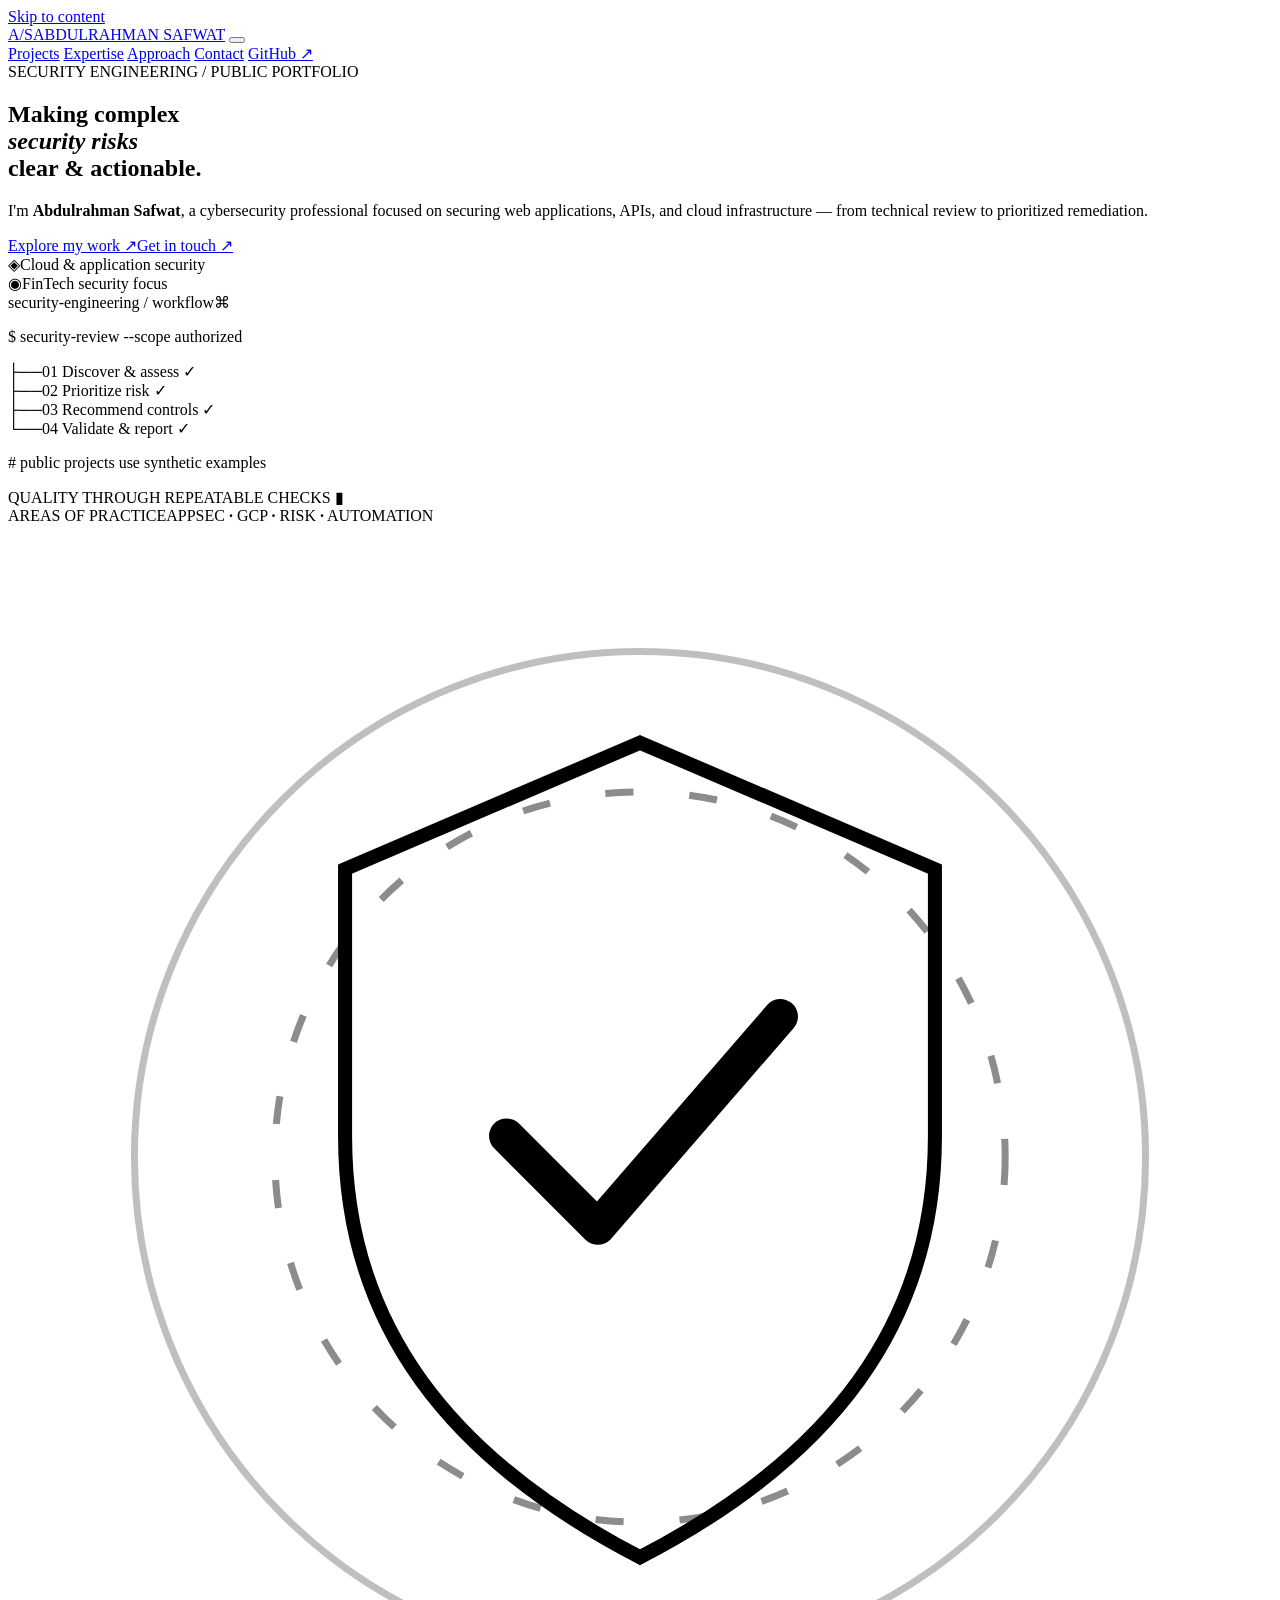
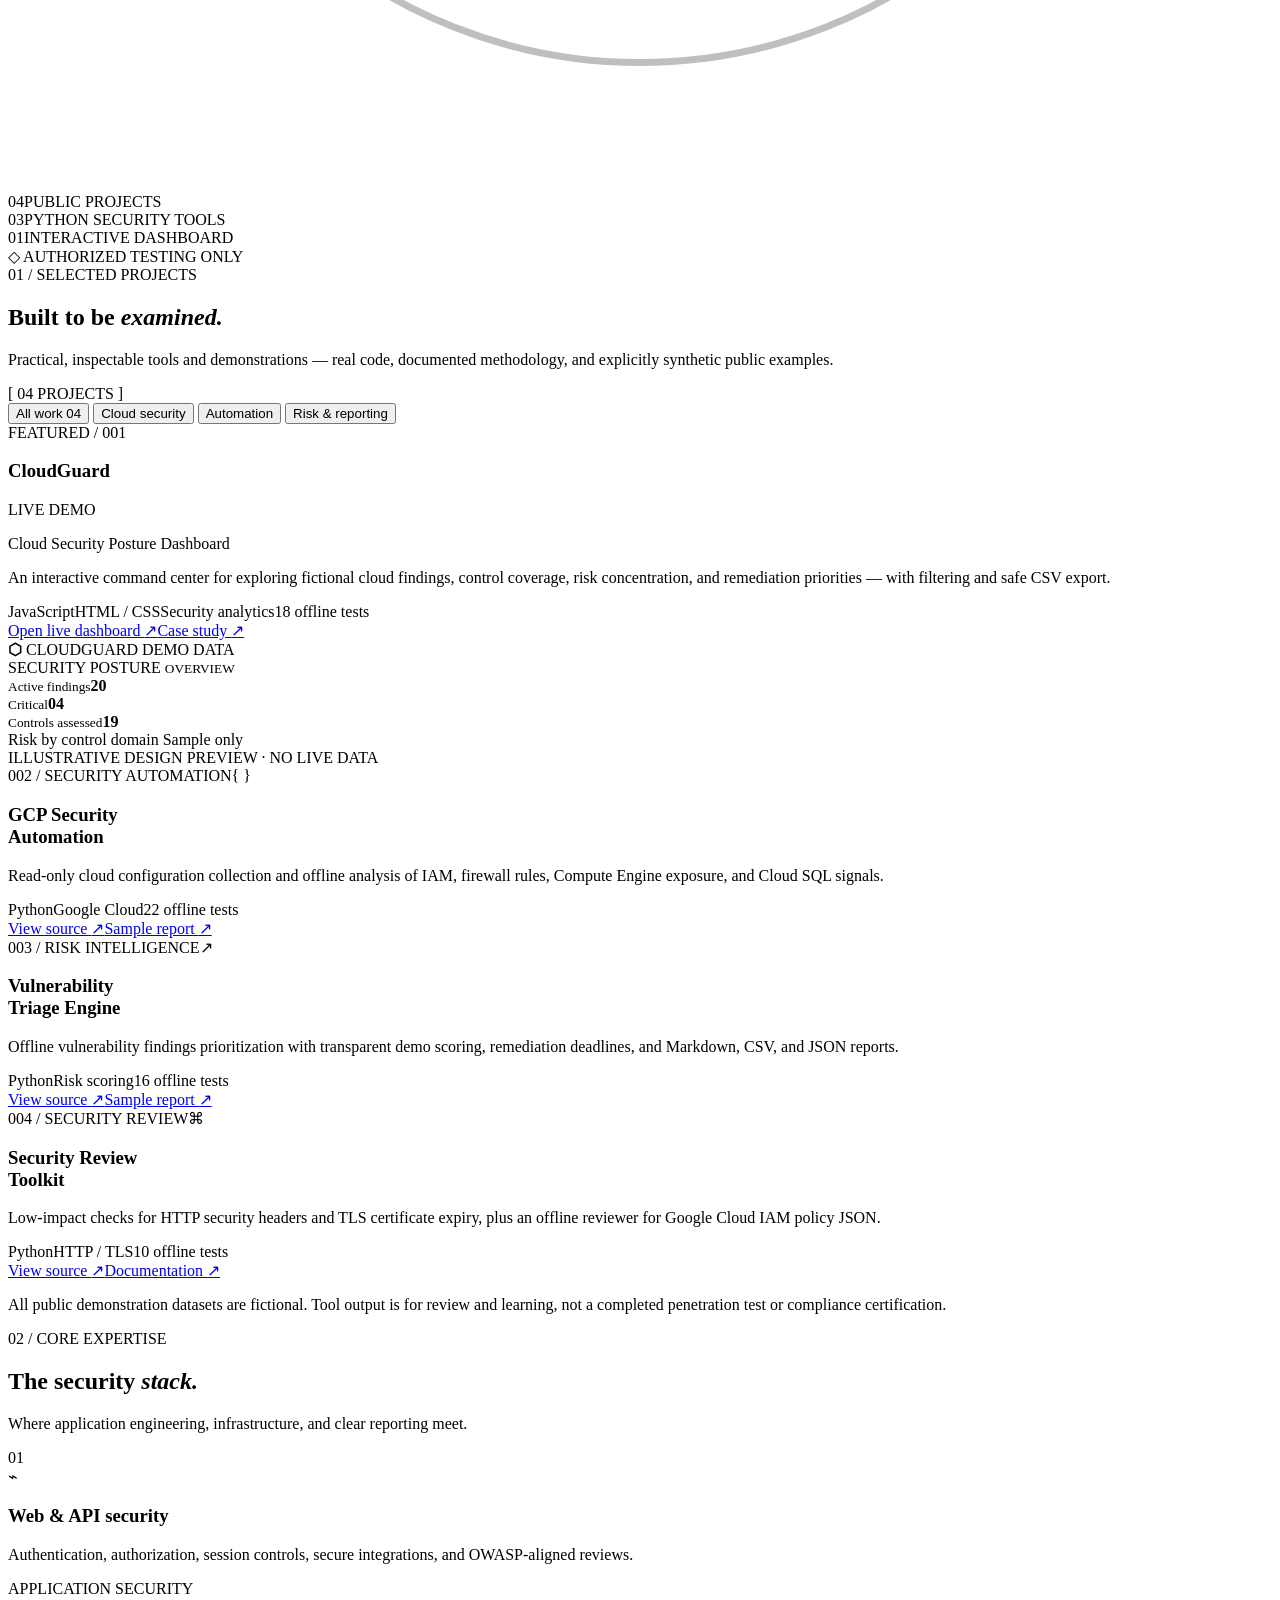
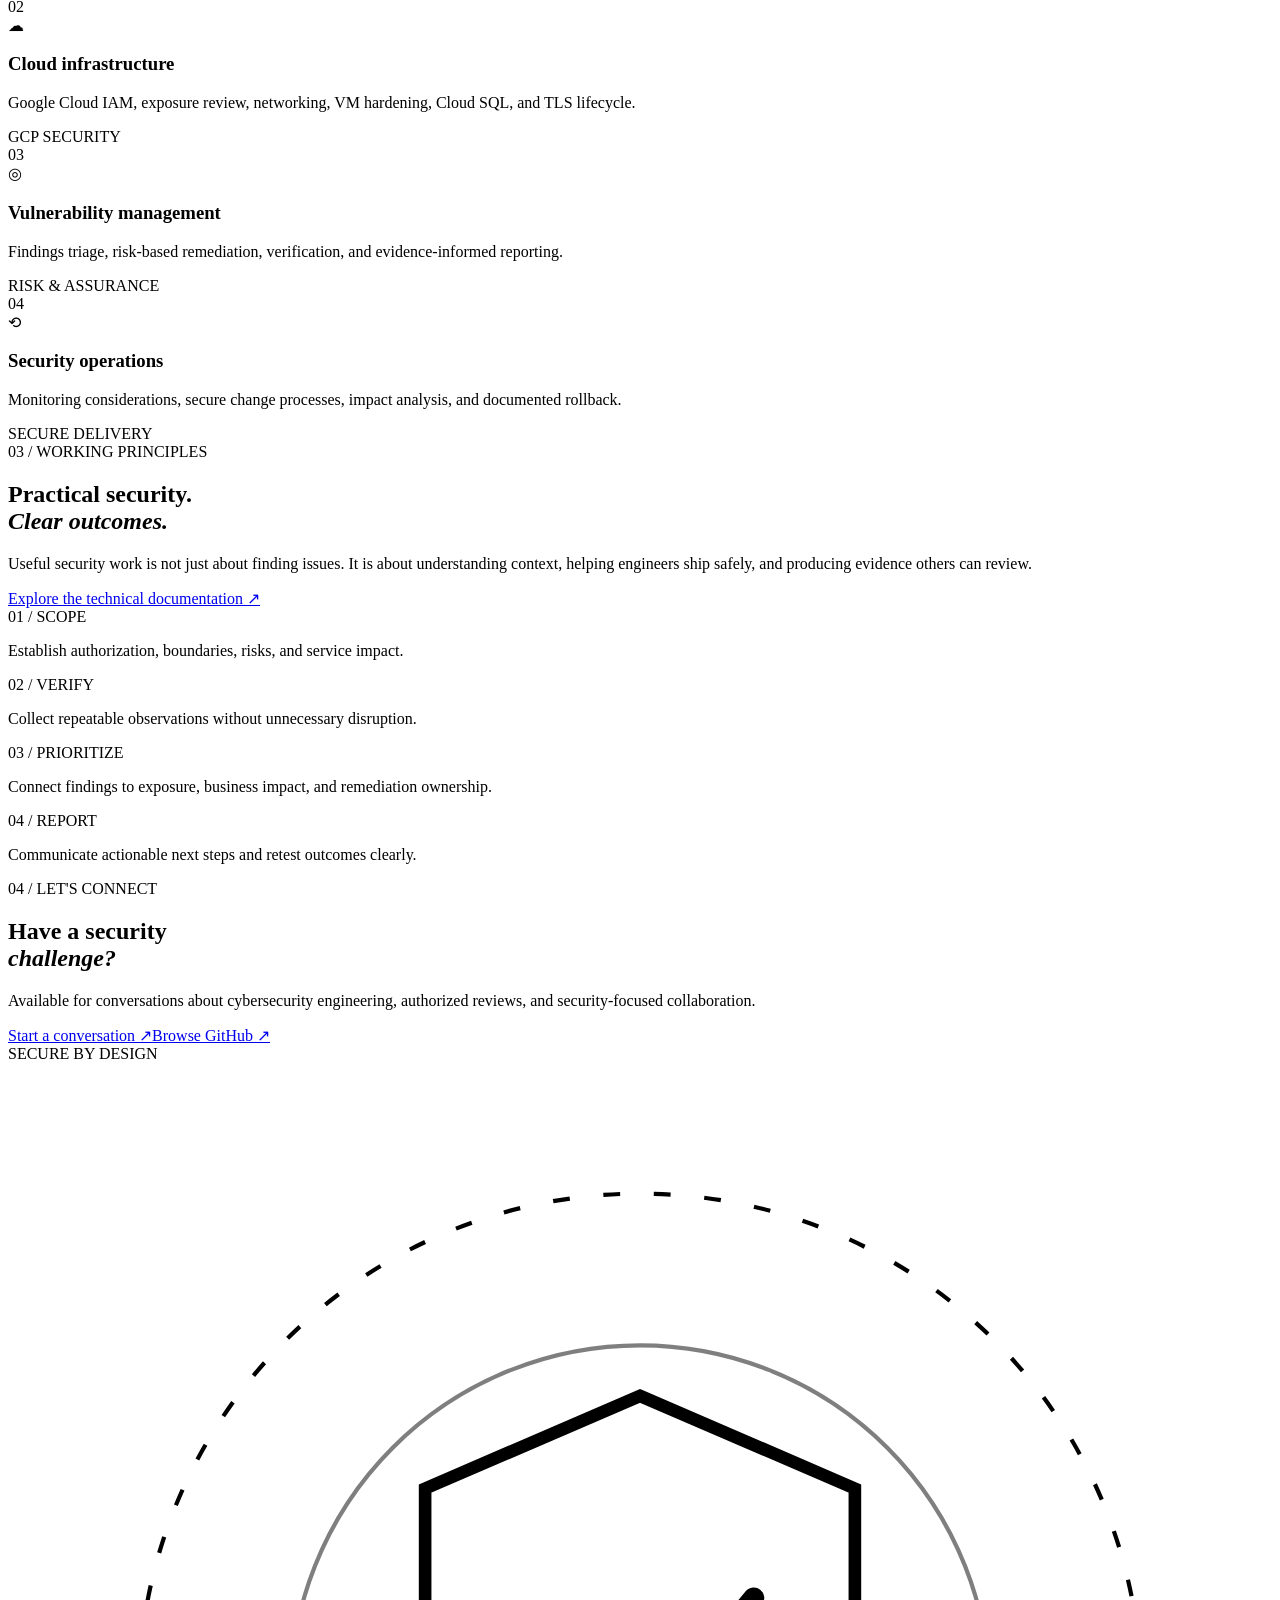
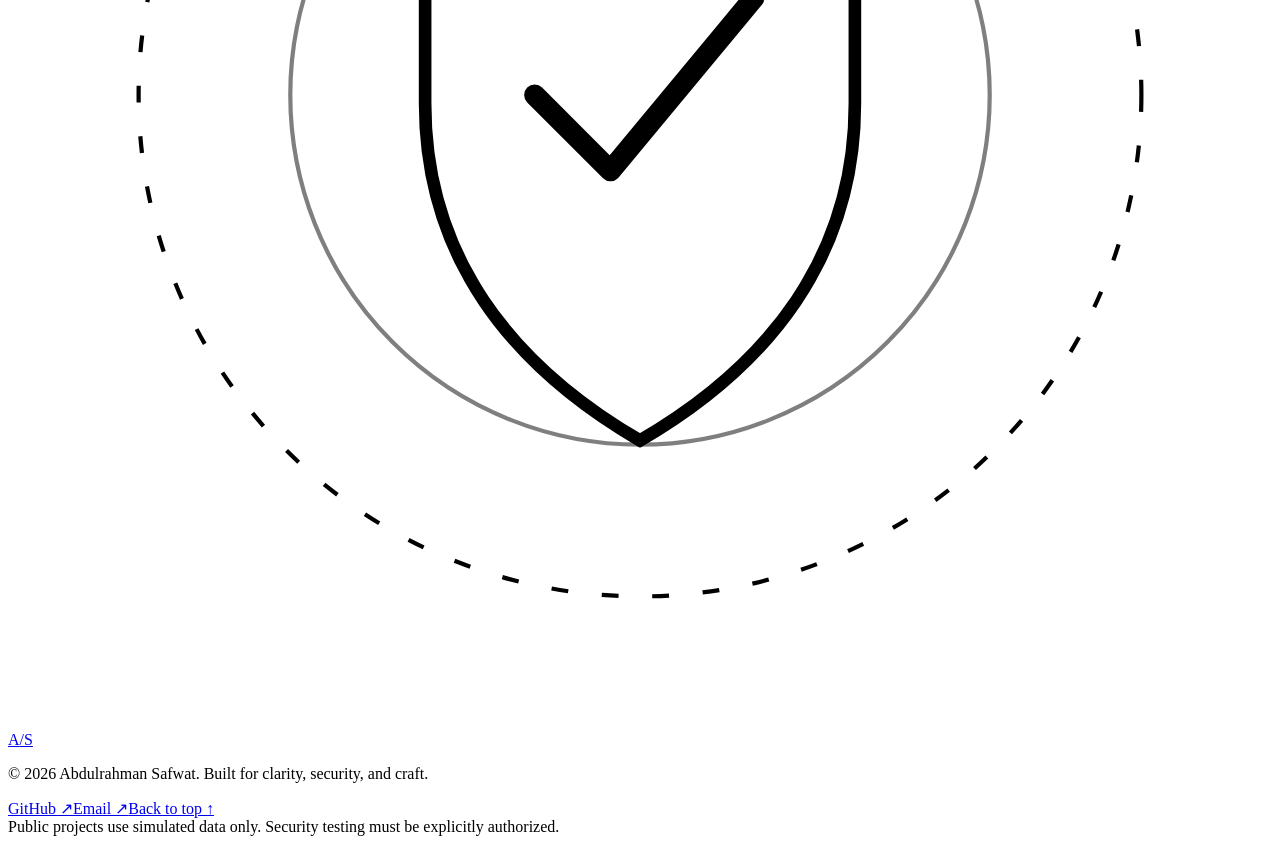
==== projects/cybersecurity-portfolio/index.html @ 7a8872ff "feat(portfolio): add professional cybersecurity site — index.html" ====
<!doctype html>
<html lang="en">
<head>
  <meta charset="utf-8">
  <meta name="viewport" content="width=device-width,initial-scale=1">
  <meta name="theme-color" content="#080c16">
  <meta name="description" content="Abdulrahman Safwat — cybersecurity specialist focused on web and API security, Google Cloud, vulnerability management, and security engineering. Explore four public security projects.">
  <meta property="og:type" content="website">
  <meta property="og:title" content="Abdulrahman Safwat | Cybersecurity Engineering">
  <meta property="og:description" content="Cybersecurity portfolio featuring CloudGuard, GCP Security Automation, vulnerability triage, and security review tools. Public demos use synthetic data.">
  <meta property="og:url" content="https://abdelrahmansafwat684-sys.github.io/abdulrahman-safwat/portfolio/">
  <title>Abdulrahman Safwat — Cybersecurity Engineering</title>
  <link rel="icon" href="favicon.svg" type="image/svg+xml">
  <link rel="stylesheet" href="styles.css">
  <script defer src="script.js"></script>
</head>
<body>
  <a class="skip" href="#main">Skip to content</a>
  <div class="ambient ambient-one" aria-hidden="true"></div>
  <div class="ambient ambient-two" aria-hidden="true"></div>
  <header class="site-header" id="top">
    <div class="container header-inner">
      <a class="brand" href="#top" aria-label="Abdulrahman Safwat, home"><span class="brand-symbol" aria-hidden="true">A<span>/</span>S</span><span class="brand-name">ABDULRAHMAN<span> SAFWAT</span></span></a>
      <button class="nav-toggle" type="button" aria-label="Open navigation" aria-expanded="false" aria-controls="main-nav"><span></span><span></span><span></span></button>
      <nav class="main-nav" id="main-nav" aria-label="Primary navigation">
        <a href="#work">Projects</a>
        <a href="#expertise">Expertise</a>
        <a href="#approach">Approach</a>
        <a href="#contact">Contact</a>
        <a class="nav-github" href="https://github.com/abdelrahmansafwat684-sys" target="_blank" rel="noopener noreferrer">GitHub <span aria-hidden="true">↗</span></a>
      </nav>
    </div>
  </header>

  <main id="main">
    <section class="hero container" aria-labelledby="hero-title">
      <div class="hero-content">
        <div class="eyebrow"><span class="green-dot" aria-hidden="true"></span> SECURITY ENGINEERING <span class="eyebrow-slash">/</span> PUBLIC PORTFOLIO</div>
        <h1 id="hero-title">Making complex<br><em>security risks</em><br>clear &amp; actionable<span class="period">.</span></h1>
        <p class="hero-lede">I'm <strong>Abdulrahman Safwat</strong>, a cybersecurity professional focused on securing web applications, APIs, and cloud infrastructure — from technical review to prioritized remediation.</p>
        <div class="hero-actions"><a class="button button-primary" href="#work">Explore my work <span aria-hidden="true">↗</span></a><a class="button button-secondary" href="mailto:abdelrahmansafwat684@gmail.com?subject=Cybersecurity%20collaboration">Get in touch <span aria-hidden="true">↗</span></a></div>
        <div class="hero-meta"><div class="meta-item"><span class="meta-icon" aria-hidden="true">◈</span><span>Cloud &amp; application security</span></div><div class="meta-item"><span class="meta-icon" aria-hidden="true">◉</span><span>FinTech security focus</span></div></div>
      </div>
      <div class="hero-aside" aria-label="Security engineering workflow illustration">
        <div class="terminal">
          <div class="terminal-top"><div class="terminal-dots" aria-hidden="true"><i></i><i></i><i></i></div><span>security-engineering / workflow</span><span class="terminal-corner">⌘</span></div>
          <div class="terminal-body">
            <p><span class="prompt">$</span> <span class="type-head">security-review</span> <span class="muted">--scope authorized</span></p>
            <div class="terminal-tree">
              <div><span class="tree-gutter">├──</span><span class="tree-key">01</span> Discover &amp; assess <span class="term-ok">✓</span></div>
              <div><span class="tree-gutter">├──</span><span class="tree-key">02</span> Prioritize risk <span class="term-ok">✓</span></div>
              <div><span class="tree-gutter">├──</span><span class="tree-key">03</span> Recommend controls <span class="term-ok">✓</span></div>
              <div><span class="tree-gutter">└──</span><span class="tree-key">04</span> Validate &amp; report <span class="term-ok">✓</span></div>
            </div>
            <div class="terminal-rule"></div>
            <p class="term-comment"># public projects use synthetic examples</p>
            <div class="terminal-status"><span class="status-dot"></span> QUALITY THROUGH REPEATABLE CHECKS <span class="term-cursor" aria-hidden="true">▮</span></div>
          </div>
        </div>
        <div class="hero-side-bottom"><span class="small-label">AREAS OF PRACTICE</span><span>APPSEC <b>·</b> GCP <b>·</b> RISK <b>·</b> AUTOMATION</span></div>
        <div class="orb" aria-hidden="true"><svg viewBox="0 0 180 180" role="presentation"><circle cx="90" cy="90" r="72" fill="none" stroke="currentColor" stroke-opacity=".25"/><circle cx="90" cy="90" r="52" fill="none" stroke="currentColor" stroke-opacity=".45" stroke-dasharray="4 8"/><path d="M90 31 132 49v38c0 27-15 46-42 60-27-14-42-33-42-60V49z" stroke="currentColor" stroke-width="2" fill="none"/><path d="m71 87 13 13 26-30" stroke="currentColor" stroke-width="5" fill="none" stroke-linecap="round" stroke-linejoin="round"/></svg></div>
      </div>
    </section>

    <div class="container proof-strip" aria-label="Portfolio overview"><div><span class="proof-number">04</span><span class="proof-label">PUBLIC PROJECTS</span></div><div class="proof-line" aria-hidden="true"></div><div><span class="proof-number">03</span><span class="proof-label">PYTHON SECURITY TOOLS</span></div><div class="proof-line" aria-hidden="true"></div><div><span class="proof-number">01</span><span class="proof-label">INTERACTIVE DASHBOARD</span></div><div class="proof-line" aria-hidden="true"></div><div class="proof-note"><span class="shield-mark" aria-hidden="true">◇</span> AUTHORIZED TESTING ONLY</div></div>

    <section class="section container" id="work" aria-labelledby="work-heading">
      <div class="section-heading"><div><span class="kicker">01 / SELECTED PROJECTS</span><h2 id="work-heading">Built to be <em>examined.</em></h2><p>Practical, inspectable tools and demonstrations — real code, documented methodology, and explicitly synthetic public examples.</p></div><span class="section-count">[ 04 PROJECTS ]</span></div>
      <div class="filters" role="group" aria-label="Filter projects">
        <button type="button" class="filter active" data-filter="all" aria-pressed="true">All work <span>04</span></button>
        <button type="button" class="filter" data-filter="cloud" aria-pressed="false">Cloud security</button>
        <button type="button" class="filter" data-filter="automation" aria-pressed="false">Automation</button>
        <button type="button" class="filter" data-filter="risk" aria-pressed="false">Risk &amp; reporting</button>
      </div>
      <div class="projects" id="projects">
        <article class="project project-featured" data-categories="cloud risk" aria-labelledby="cloudguard-heading">
          <div class="featured-copy"><span class="project-overline"><span class="small-square" aria-hidden="true"></span> FEATURED / 001</span><div class="project-title-row"><h3 id="cloudguard-heading">CloudGuard</h3><span class="tag-live">LIVE DEMO</span></div><p class="project-subtitle">Cloud Security Posture Dashboard</p><p class="project-desc">An interactive command center for exploring fictional cloud findings, control coverage, risk concentration, and remediation priorities — with filtering and safe CSV export.</p><div class="chips"><span>JavaScript</span><span>HTML / CSS</span><span>Security analytics</span><span>18 offline tests</span></div><div class="project-actions"><a class="text-link primary-link" href="https://abdelrahmansafwat684-sys.github.io/abdulrahman-safwat/" target="_blank" rel="noopener noreferrer">Open live dashboard <span aria-hidden="true">↗</span></a><a class="text-link" href="https://github.com/abdelrahmansafwat684-sys/abdulrahman-safwat/blob/main/projects/cloud-posture-dashboard/CASE_STUDY.md" target="_blank" rel="noopener noreferrer">Case study <span aria-hidden="true">↗</span></a></div></div>
          <div class="dashboard-visual" role="img" aria-label="Illustrative static preview of a dark security analytics dashboard with severity indicators and bar chart; not live cloud metrics">
            <div class="visual-top"><span class="visual-brand"><b>⬡</b> CLOUDGUARD</span><span class="visual-status"><span></span> DEMO DATA</span></div>
            <div class="visual-caption">SECURITY POSTURE <small>OVERVIEW</small></div>
            <div class="visual-metrics"><div><small>Active findings</small><strong>20</strong><i></i></div><div><small>Critical</small><strong>04</strong><i class="bar-amber"></i></div><div><small>Controls assessed</small><strong>19</strong><i class="bar-purple"></i></div></div>
            <div class="visual-chart"><div class="chart-title">Risk by control domain <span>Sample only</span></div><div class="chart-bars"><span style="--h:63%"></span><span style="--h:87%"></span><span style="--h:49%"></span><span style="--h:72%"></span><span style="--h:37%"></span><span style="--h:56%"></span><span style="--h:28%"></span><span style="--h:45%"></span><span style="--h:65%"></span><span style="--h:32%"></span></div></div>
            <div class="visual-caption-bottom">ILLUSTRATIVE DESIGN PREVIEW · NO LIVE DATA</div>
          </div>
        </article>
        <article class="project small-project" data-categories="cloud automation" aria-labelledby="gcp-heading"><div class="small-project-top"><span class="project-overline">002 / SECURITY AUTOMATION</span><span class="project-icon" aria-hidden="true">{ }</span></div><div class="project-body"><h3 id="gcp-heading">GCP Security<br>Automation</h3><p>Read-only cloud configuration collection and offline analysis of IAM, firewall rules, Compute Engine exposure, and Cloud SQL signals.</p></div><div class="chips"><span>Python</span><span>Google Cloud</span><span>22 offline tests</span></div><div class="small-actions"><a href="https://github.com/abdelrahmansafwat684-sys/abdulrahman-safwat/tree/main/projects/gcp-security-automation" target="_blank" rel="noopener noreferrer" class="text-link primary-link">View source <span aria-hidden="true">↗</span></a><a class="text-link" href="https://github.com/abdelrahmansafwat684-sys/abdulrahman-safwat/blob/main/projects/gcp-security-automation/examples/sample_report.md" target="_blank" rel="noopener noreferrer">Sample report <span aria-hidden="true">↗</span></a></div></article>
        <article class="project small-project" data-categories="risk automation" aria-labelledby="triage-heading"><div class="small-project-top"><span class="project-overline">003 / RISK INTELLIGENCE</span><span class="project-icon" aria-hidden="true">↗</span></div><div class="project-body"><h3 id="triage-heading">Vulnerability<br>Triage Engine</h3><p>Offline vulnerability findings prioritization with transparent demo scoring, remediation deadlines, and Markdown, CSV, and JSON reports.</p></div><div class="chips"><span>Python</span><span>Risk scoring</span><span>16 offline tests</span></div><div class="small-actions"><a href="https://github.com/abdelrahmansafwat684-sys/abdulrahman-safwat/tree/main/projects/vulnerability-triage" target="_blank" rel="noopener noreferrer" class="text-link primary-link">View source <span aria-hidden="true">↗</span></a><a class="text-link" href="https://github.com/abdelrahmansafwat684-sys/abdulrahman-safwat/blob/main/projects/vulnerability-triage/examples/sample_executive_report.md" target="_blank" rel="noopener noreferrer">Sample report <span aria-hidden="true">↗</span></a></div></article>
        <article class="project small-project" data-categories="automation" aria-labelledby="toolkit-heading"><div class="small-project-top"><span class="project-overline">004 / SECURITY REVIEW</span><span class="project-icon" aria-hidden="true">⌘</span></div><div class="project-body"><h3 id="toolkit-heading">Security Review<br>Toolkit</h3><p>Low-impact checks for HTTP security headers and TLS certificate expiry, plus an offline reviewer for Google Cloud IAM policy JSON.</p></div><div class="chips"><span>Python</span><span>HTTP / TLS</span><span>10 offline tests</span></div><div class="small-actions"><a href="https://github.com/abdelrahmansafwat684-sys/abdulrahman-safwat/tree/main/security-toolkit" target="_blank" rel="noopener noreferrer" class="text-link primary-link">View source <span aria-hidden="true">↗</span></a><a class="text-link" href="https://github.com/abdelrahmansafwat684-sys/abdulrahman-safwat/blob/main/security-toolkit/README.md" target="_blank" rel="noopener noreferrer">Documentation <span aria-hidden="true">↗</span></a></div></article>
      </div>
      <p class="project-disclosure">All public demonstration datasets are fictional. Tool output is for review and learning, not a completed penetration test or compliance certification.</p>
    </section>

    <section class="section expertise-section" id="expertise" aria-labelledby="expertise-heading"><div class="container"><div class="section-heading"><div><span class="kicker">02 / CORE EXPERTISE</span><h2 id="expertise-heading">The security <em>stack.</em></h2><p>Where application engineering, infrastructure, and clear reporting meet.</p></div></div><div class="expertise-grid"><div class="expertise-item"><span class="expertise-index">01</span><div class="expertise-icon" aria-hidden="true">⌁</div><h3>Web &amp; API security</h3><p>Authentication, authorization, session controls, secure integrations, and OWASP-aligned reviews.</p><span>APPLICATION SECURITY</span></div><div class="expertise-item"><span class="expertise-index">02</span><div class="expertise-icon" aria-hidden="true">☁</div><h3>Cloud infrastructure</h3><p>Google Cloud IAM, exposure review, networking, VM hardening, Cloud SQL, and TLS lifecycle.</p><span>GCP SECURITY</span></div><div class="expertise-item"><span class="expertise-index">03</span><div class="expertise-icon" aria-hidden="true">◎</div><h3>Vulnerability management</h3><p>Findings triage, risk-based remediation, verification, and evidence-informed reporting.</p><span>RISK &amp; ASSURANCE</span></div><div class="expertise-item"><span class="expertise-index">04</span><div class="expertise-icon" aria-hidden="true">⟲</div><h3>Security operations</h3><p>Monitoring considerations, secure change processes, impact analysis, and documented rollback.</p><span>SECURE DELIVERY</span></div></div></div></section>

    <section class="section container approach-section" id="approach" aria-labelledby="approach-heading"><div class="section-heading"><div><span class="kicker">03 / WORKING PRINCIPLES</span><h2 id="approach-heading">Practical security.<br><em>Clear outcomes.</em></h2></div></div><div class="approach-layout"><div class="approach-summary"><p>Useful security work is not just about finding issues. It is about understanding context, helping engineers ship safely, and producing evidence others can review.</p><a class="text-link primary-link" href="https://github.com/abdelrahmansafwat684-sys/abdulrahman-safwat" target="_blank" rel="noopener noreferrer">Explore the technical documentation <span aria-hidden="true">↗</span></a></div><div class="approach-steps"><div><span>01 / SCOPE</span><p>Establish authorization, boundaries, risks, and service impact.</p></div><div><span>02 / VERIFY</span><p>Collect repeatable observations without unnecessary disruption.</p></div><div><span>03 / PRIORITIZE</span><p>Connect findings to exposure, business impact, and remediation ownership.</p></div><div><span>04 / REPORT</span><p>Communicate actionable next steps and retest outcomes clearly.</p></div></div></div></section>

    <section class="section container contact-section" id="contact" aria-labelledby="contact-heading"><div class="contact-panel"><div class="contact-copy"><span class="kicker">04 / LET'S CONNECT</span><h2 id="contact-heading">Have a security<br><em>challenge?</em></h2><p>Available for conversations about cybersecurity engineering, authorized reviews, and security-focused collaboration.</p><div class="contact-actions"><a class="button button-primary" href="mailto:abdelrahmansafwat684@gmail.com?subject=Cybersecurity%20collaboration">Start a conversation <span aria-hidden="true">↗</span></a><a class="text-link" href="https://github.com/abdelrahmansafwat684-sys" target="_blank" rel="noopener noreferrer">Browse GitHub <span aria-hidden="true">↗</span></a></div></div><div class="contact-decor" aria-hidden="true"><span>SECURE BY DESIGN</span><svg viewBox="0 0 300 300"><circle cx="150" cy="150" r="119" stroke="currentColor" fill="none" stroke-dasharray="4 8"/><circle cx="150" cy="150" r="83" stroke="currentColor" fill="none" stroke-opacity=".5"/><path d="M150 79 201 101v51c0 36-20 62-51 80-31-18-51-44-51-80v-51z" stroke="currentColor" stroke-width="3" fill="none"/><path d="m125 150 18 18 34-41" stroke="currentColor" stroke-width="5" fill="none" stroke-linecap="round" stroke-linejoin="round"/></svg></div></div></section>
  </main>
  <footer class="footer"><div class="container footer-content"><a class="brand footer-brand" href="#top"><span class="brand-symbol">A<span>/</span>S</span></a><p>© <span id="year">2026</span> Abdulrahman Safwat. Built for clarity, security, and craft.</p><div class="footer-links"><a href="https://github.com/abdelrahmansafwat684-sys" target="_blank" rel="noopener noreferrer">GitHub ↗</a><a href="mailto:abdelrahmansafwat684@gmail.com">Email ↗</a><a href="#top">Back to top ↑</a></div></div><div class="container footer-note">Public projects use simulated data only. Security testing must be explicitly authorized.</div></footer>
</body>
</html>
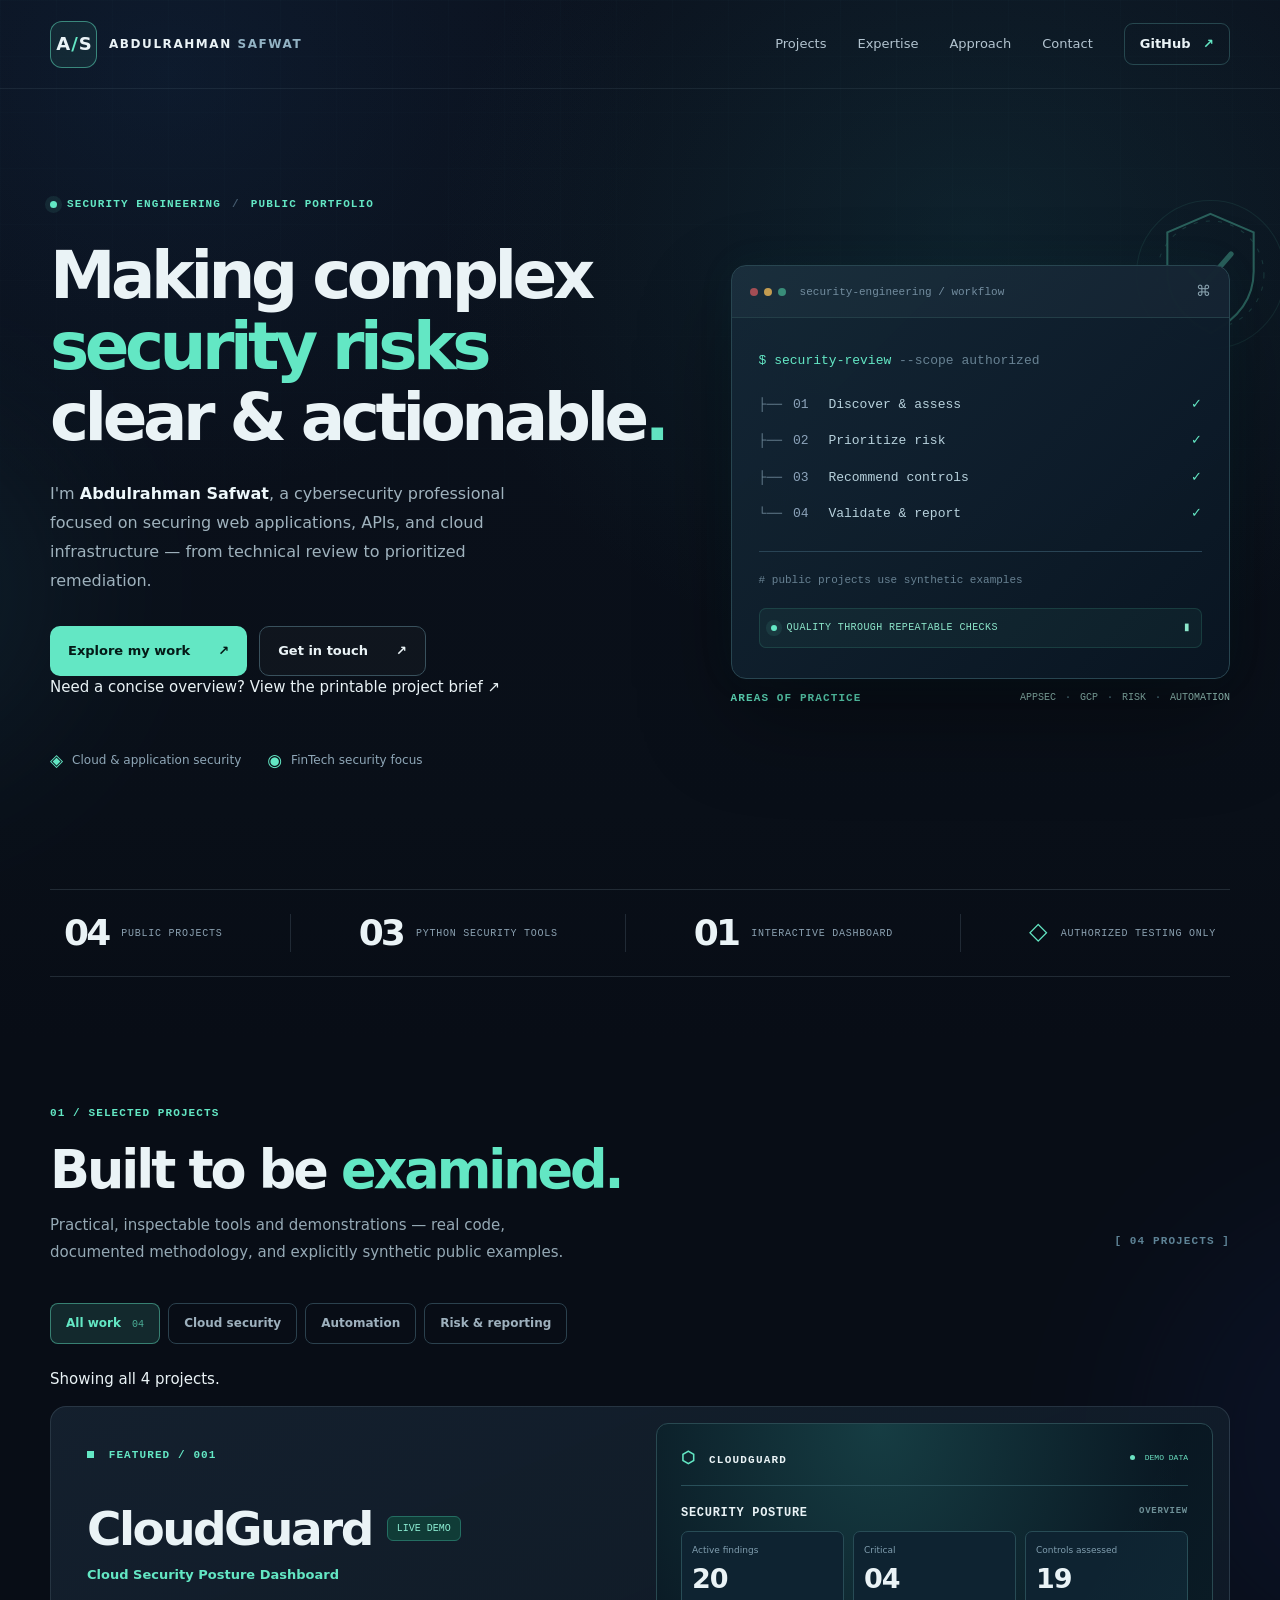
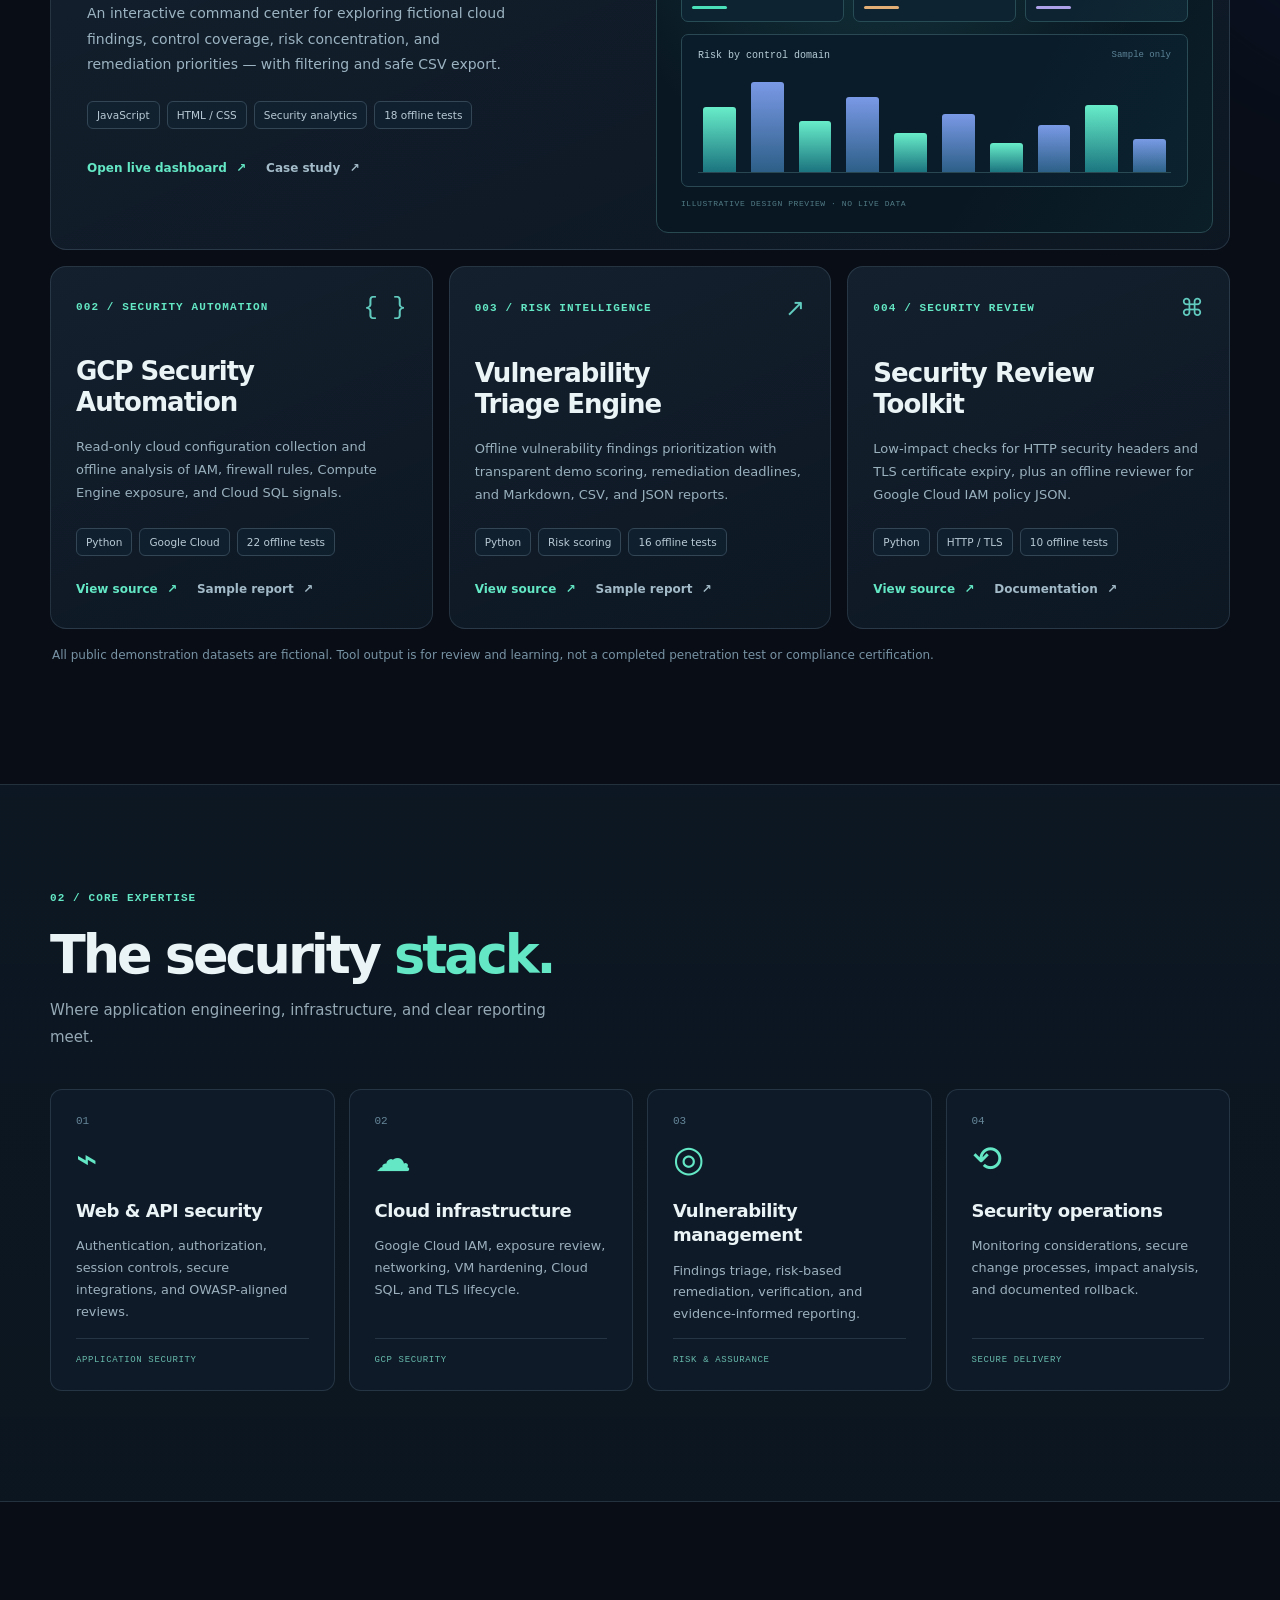
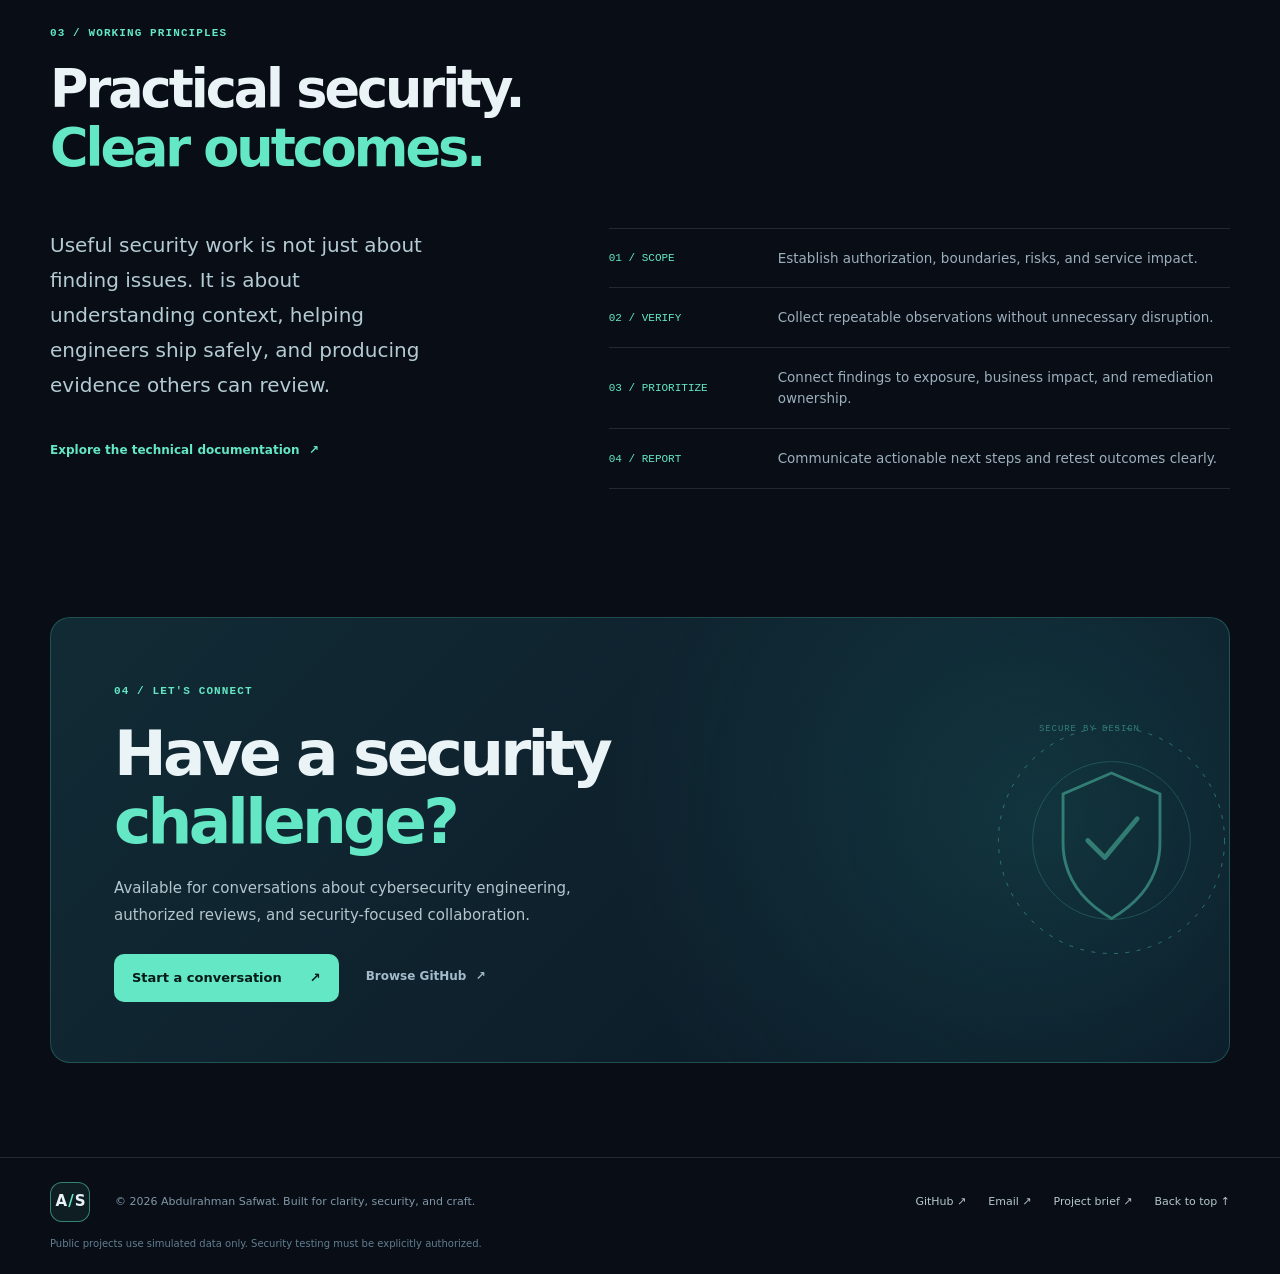
==== commit 443c7dce: "feat(portfolio): improve SEO, mobile accessibility and printable project brief" ====
--- a/projects/cybersecurity-portfolio/index.html
+++ b/projects/cybersecurity-portfolio/index.html
@@ -5,11 +5,20 @@
   <meta name="viewport" content="width=device-width,initial-scale=1">
   <meta name="theme-color" content="#080c16">
   <meta name="description" content="Abdulrahman Safwat — cybersecurity specialist focused on web and API security, Google Cloud, vulnerability management, and security engineering. Explore four public security projects.">
+  <meta name="robots" content="index, follow">
+  <link rel="canonical" href="https://abdelrahmansafwat684-sys.github.io/abdulrahman-safwat/portfolio/">
+  <link rel="sitemap" type="application/xml" href="sitemap.xml">
+  <meta property="og:site_name" content="Abdulrahman Safwat — Cybersecurity Portfolio">
+  <meta property="og:locale" content="en_US">
+  <meta name="twitter:card" content="summary">
+  <meta name="twitter:title" content="Abdulrahman Safwat | Cybersecurity Engineering">
+  <meta name="twitter:description" content="Explore four open-source cybersecurity projects: cloud posture, GCP review, vulnerability triage and HTTP/TLS assessment.">
   <meta property="og:type" content="website">
   <meta property="og:title" content="Abdulrahman Safwat | Cybersecurity Engineering">
   <meta property="og:description" content="Cybersecurity portfolio featuring CloudGuard, GCP Security Automation, vulnerability triage, and security review tools. Public demos use synthetic data.">
   <meta property="og:url" content="https://abdelrahmansafwat684-sys.github.io/abdulrahman-safwat/portfolio/">
   <title>Abdulrahman Safwat — Cybersecurity Engineering</title>
+  <script type="application/ld+json">{"@context":"https://schema.org","@type":"Person","name":"Abdulrahman Safwat","url":"https://abdelrahmansafwat684-sys.github.io/abdulrahman-safwat/portfolio/","jobTitle":"Cybersecurity Specialist","sameAs":["https://github.com/abdelrahmansafwat684-sys"],"knowsAbout":["Web Application Security","API Security","Google Cloud Security","Vulnerability Management","Security Reporting"],"hasPart":[{"@type":"SoftwareSourceCode","name":"CloudGuard","codeRepository":"https://github.com/abdelrahmansafwat684-sys/abdulrahman-safwat/tree/main/projects/cloud-posture-dashboard"},{"@type":"SoftwareSourceCode","name":"GCP Security Automation","codeRepository":"https://github.com/abdelrahmansafwat684-sys/abdulrahman-safwat/tree/main/projects/gcp-security-automation"},{"@type":"SoftwareSourceCode","name":"Vulnerability Triage Engine","codeRepository":"https://github.com/abdelrahmansafwat684-sys/abdulrahman-safwat/tree/main/projects/vulnerability-triage"},{"@type":"SoftwareSourceCode","name":"Security Review Toolkit","codeRepository":"https://github.com/abdelrahmansafwat684-sys/abdulrahman-safwat/tree/main/security-toolkit"}]}</script>
   <link rel="icon" href="favicon.svg" type="image/svg+xml">
   <link rel="stylesheet" href="styles.css">
   <script defer src="script.js"></script>
@@ -39,6 +48,7 @@
         <h1 id="hero-title">Making complex<br><em>security risks</em><br>clear &amp; actionable<span class="period">.</span></h1>
         <p class="hero-lede">I'm <strong>Abdulrahman Safwat</strong>, a cybersecurity professional focused on securing web applications, APIs, and cloud infrastructure — from technical review to prioritized remediation.</p>
         <div class="hero-actions"><a class="button button-primary" href="#work">Explore my work <span aria-hidden="true">↗</span></a><a class="button button-secondary" href="mailto:abdelrahmansafwat684@gmail.com?subject=Cybersecurity%20collaboration">Get in touch <span aria-hidden="true">↗</span></a></div>
+        <p class="hero-brief">Need a concise overview? <a href="project-sheet.html">View the printable project brief <span aria-hidden="true">↗</span></a></p>
         <div class="hero-meta"><div class="meta-item"><span class="meta-icon" aria-hidden="true">◈</span><span>Cloud &amp; application security</span></div><div class="meta-item"><span class="meta-icon" aria-hidden="true">◉</span><span>FinTech security focus</span></div></div>
       </div>
       <div class="hero-aside" aria-label="Security engineering workflow illustration">
@@ -72,6 +82,7 @@
         <button type="button" class="filter" data-filter="automation" aria-pressed="false">Automation</button>
         <button type="button" class="filter" data-filter="risk" aria-pressed="false">Risk &amp; reporting</button>
       </div>
+      <p class="filter-status" id="filter-status" role="status" aria-live="polite" aria-atomic="true">Showing all 4 projects.</p>
       <div class="projects" id="projects">
         <article class="project project-featured" data-categories="cloud risk" aria-labelledby="cloudguard-heading">
           <div class="featured-copy"><span class="project-overline"><span class="small-square" aria-hidden="true"></span> FEATURED / 001</span><div class="project-title-row"><h3 id="cloudguard-heading">CloudGuard</h3><span class="tag-live">LIVE DEMO</span></div><p class="project-subtitle">Cloud Security Posture Dashboard</p><p class="project-desc">An interactive command center for exploring fictional cloud findings, control coverage, risk concentration, and remediation priorities — with filtering and safe CSV export.</p><div class="chips"><span>JavaScript</span><span>HTML / CSS</span><span>Security analytics</span><span>18 offline tests</span></div><div class="project-actions"><a class="text-link primary-link" href="https://abdelrahmansafwat684-sys.github.io/abdulrahman-safwat/" target="_blank" rel="noopener noreferrer">Open live dashboard <span aria-hidden="true">↗</span></a><a class="text-link" href="https://github.com/abdelrahmansafwat684-sys/abdulrahman-safwat/blob/main/projects/cloud-posture-dashboard/CASE_STUDY.md" target="_blank" rel="noopener noreferrer">Case study <span aria-hidden="true">↗</span></a></div></div>
@@ -96,6 +107,6 @@
 
     <section class="section container contact-section" id="contact" aria-labelledby="contact-heading"><div class="contact-panel"><div class="contact-copy"><span class="kicker">04 / LET'S CONNECT</span><h2 id="contact-heading">Have a security<br><em>challenge?</em></h2><p>Available for conversations about cybersecurity engineering, authorized reviews, and security-focused collaboration.</p><div class="contact-actions"><a class="button button-primary" href="mailto:abdelrahmansafwat684@gmail.com?subject=Cybersecurity%20collaboration">Start a conversation <span aria-hidden="true">↗</span></a><a class="text-link" href="https://github.com/abdelrahmansafwat684-sys" target="_blank" rel="noopener noreferrer">Browse GitHub <span aria-hidden="true">↗</span></a></div></div><div class="contact-decor" aria-hidden="true"><span>SECURE BY DESIGN</span><svg viewBox="0 0 300 300"><circle cx="150" cy="150" r="119" stroke="currentColor" fill="none" stroke-dasharray="4 8"/><circle cx="150" cy="150" r="83" stroke="currentColor" fill="none" stroke-opacity=".5"/><path d="M150 79 201 101v51c0 36-20 62-51 80-31-18-51-44-51-80v-51z" stroke="currentColor" stroke-width="3" fill="none"/><path d="m125 150 18 18 34-41" stroke="currentColor" stroke-width="5" fill="none" stroke-linecap="round" stroke-linejoin="round"/></svg></div></div></section>
   </main>
-  <footer class="footer"><div class="container footer-content"><a class="brand footer-brand" href="#top"><span class="brand-symbol">A<span>/</span>S</span></a><p>© <span id="year">2026</span> Abdulrahman Safwat. Built for clarity, security, and craft.</p><div class="footer-links"><a href="https://github.com/abdelrahmansafwat684-sys" target="_blank" rel="noopener noreferrer">GitHub ↗</a><a href="mailto:abdelrahmansafwat684@gmail.com">Email ↗</a><a href="#top">Back to top ↑</a></div></div><div class="container footer-note">Public projects use simulated data only. Security testing must be explicitly authorized.</div></footer>
+  <footer class="footer"><div class="container footer-content"><a class="brand footer-brand" href="#top"><span class="brand-symbol">A<span>/</span>S</span></a><p>© <span id="year">2026</span> Abdulrahman Safwat. Built for clarity, security, and craft.</p><div class="footer-links"><a href="https://github.com/abdelrahmansafwat684-sys" target="_blank" rel="noopener noreferrer">GitHub ↗</a><a href="mailto:abdelrahmansafwat684@gmail.com">Email ↗</a><a href="project-sheet.html">Project brief ↗</a><a href="#top">Back to top ↑</a></div></div><div class="container footer-note">Public projects use simulated data only. Security testing must be explicitly authorized.</div></footer>
 </body>
 </html>
--- a/projects/cybersecurity-portfolio/styles.css
+++ b/projects/cybersecurity-portfolio/styles.css
@@ -0,0 +1,10 @@
+:root{color-scheme:dark;--bg:#080d16;--bg2:#0c1420;--card:#111c2a;--panel:#0b1421;--line:rgba(159,193,213,.16);--text:#eaf3f6;--muted:#95a9b5;--dim:#657f91;--aqua:#63e7c4;--blue:#80a8ff;--purple:#a399ef;--max:1180px;--radius:20px;font-family:Inter,ui-sans-serif,system-ui,-apple-system,BlinkMacSystemFont,"Segoe UI",sans-serif}
+*{box-sizing:border-box}html{scroll-behavior:smooth}body{margin:0;min-width:320px;background:var(--bg);color:var(--text);line-height:1.55;font-size:15px;isolation:isolate;overflow-x:hidden}body:before{content:"";position:absolute;inset:0 0 auto;height:1040px;z-index:-2;background:radial-gradient(ellipse at 76% 22%,rgba(28,95,105,.22),transparent 39%),radial-gradient(ellipse at 13% 7%,rgba(23,62,105,.22),transparent 31%),linear-gradient(180deg,#0b111d 0%,#090f18 78%,#080d16 100%)}body:after{content:"";position:absolute;top:0;left:0;right:0;height:920px;pointer-events:none;z-index:-1;opacity:.14;background-image:linear-gradient(rgba(111,182,193,.13) 1px,transparent 1px),linear-gradient(90deg,rgba(111,182,193,.13) 1px,transparent 1px);background-size:56px 56px;mask-image:linear-gradient(#000,transparent 80%)}a{color:inherit;text-decoration:none}button{font:inherit}h1,h2,h3,p{margin-top:0}.container{max-width:var(--max);width:calc(100% - 76px);margin-inline:auto}::selection{background:rgba(99,231,196,.32)}.skip{position:absolute;left:20px;top:-100px;padding:12px 18px;background:var(--aqua);color:#061411;z-index:100}.skip:focus{top:8px}a:focus-visible,button:focus-visible{outline:2px solid var(--aqua);outline-offset:4px;border-radius:4px}.ambient{position:absolute;pointer-events:none;z-index:-2;border-radius:50%;filter:blur(95px)}.ambient-one{width:340px;height:340px;left:-280px;top:420px;background:#215d72;opacity:.2}.ambient-two{width:480px;height:480px;right:-350px;top:1200px;background:#192c6f;opacity:.16}
+.site-header{min-height:88px;border-bottom:1px solid rgba(165,197,209,.09);position:relative;z-index:10}.header-inner{min-height:88px;display:flex;justify-content:space-between;align-items:center;gap:25px}.brand{display:flex;align-items:center;gap:12px;white-space:nowrap}.brand-symbol{display:inline-flex;justify-content:center;align-items:center;width:47px;height:47px;border:1px solid rgba(99,231,196,.5);border-radius:12px;background:rgba(99,231,196,.075);font-size:18px;font-weight:800;letter-spacing:-1px;color:var(--text)}.brand-symbol span{color:var(--aqua);padding:0 2px}.brand-name{font-size:12px;font-weight:800;letter-spacing:.13em}.brand-name span{color:#93b3c4}.main-nav{display:flex;gap:31px;align-items:center}.main-nav a{font-size:13px;color:#b3c4d0;transition:color .2s}.main-nav a:hover,.footer-links a:hover{color:var(--aqua)}.main-nav .nav-github{border:1px solid rgba(114,204,200,.26);padding:10px 15px;border-radius:9px;color:var(--text);font-weight:650}.nav-github span{margin-left:8px;color:var(--aqua)}.nav-toggle{display:none}
+.hero{display:grid;grid-template-columns:1.12fr .88fr;gap:45px;align-items:center;padding-top:107px;padding-bottom:116px;min-height:660px}.eyebrow,.kicker,.project-overline,.small-label,.section-count{font-family:ui-monospace,SFMono-Regular,Consolas,"Liberation Mono",monospace;letter-spacing:.1em;font-size:11px;font-weight:700;color:var(--aqua)}.eyebrow{display:flex;align-items:center;gap:10px}.green-dot,.status-dot{display:inline-block;width:7px;height:7px;background:var(--aqua);border-radius:50%;box-shadow:0 0 0 5px rgba(99,231,196,.09)}.eyebrow-slash{color:#465c70;margin:0 1px}.hero h1{font-size:clamp(46px,5.15vw,75px);line-height:1.075;letter-spacing:-.068em;font-weight:750;margin:28px 0 25px}.hero h1 em,.section-heading h2 em,.contact-panel h2 em{font-style:normal;color:var(--aqua)}.period{color:var(--aqua)}.hero-lede{color:#9fb2bd;font-size:16px;max-width:515px;line-height:1.83;margin-bottom:30px}.hero-lede strong{font-weight:650;color:#eef8fb}.hero-actions{display:flex;gap:12px;flex-wrap:wrap}.button{display:inline-flex;justify-content:center;align-items:center;gap:28px;font-size:13px;font-weight:700;border-radius:10px;padding:14px 18px;min-height:48px;transition:transform .2s,background .2s,border-color .2s}.button:hover{transform:translateY(-2px)}.button-primary{background:var(--aqua);color:#041a17}.button-primary:hover{background:#a0f5dd}.button-secondary{border:1px solid #39515d;color:var(--text);background:rgba(255,255,255,.025)}.button-secondary:hover{border-color:var(--aqua)}.hero-meta{display:flex;flex-wrap:wrap;gap:26px;margin-top:48px;color:#8fa7b7;font-size:12px}.meta-item{display:flex;gap:9px;align-items:center}.meta-icon{color:var(--aqua);font-size:17px}.hero-aside{position:relative;isolation:isolate}.terminal{position:relative;z-index:2;border:1px solid #284550;border-radius:15px;overflow:hidden;box-shadow:0 42px 90px rgba(0,0,0,.34),0 0 40px rgba(37,156,149,.06);background:linear-gradient(135deg,rgba(20,39,53,.98),rgba(9,21,34,.99))}.terminal-top{display:flex;align-items:center;gap:14px;padding:16px 18px;background:rgba(181,213,238,.037);border-bottom:1px solid #233e47;color:#738d9f;font:11px ui-monospace,monospace}.terminal-dots{display:flex;gap:6px}.terminal-dots i{display:block;width:8px;height:8px;background:#a34d54;border-radius:50%}.terminal-dots i:nth-child(2){background:#c39c50}.terminal-dots i:nth-child(3){background:#398d79}.terminal-corner{margin-left:auto;font-size:15px;color:#89a2ae}.terminal-body{padding:31px 27px 30px;font:13px/1.8 ui-monospace,Consolas,monospace}.terminal-body p{margin-bottom:20px}.prompt,.type-head,.term-ok{color:var(--aqua)}.muted,.term-comment,.tree-gutter{color:#688293}.terminal-tree{display:grid;gap:13px;color:#b8d2dd}.tree-gutter{margin-right:11px}.tree-key{display:inline-block;margin-right:12px;color:#8da4bb}.term-ok{float:right}.terminal-rule{height:1px;background:#294455;margin:26px 0 19px}.terminal-body .term-comment{font-size:11px;margin:0 0 17px}.terminal-status{border-radius:7px;color:#8ce6ca;display:flex;gap:10px;align-items:center;background:rgba(80,205,167,.06);border:1px solid rgba(80,205,167,.16);font-size:10px;letter-spacing:.04em;padding:10px 11px}.terminal-status .status-dot{width:6px;height:6px;flex:none}.term-cursor{margin-left:auto}.hero-side-bottom{display:flex;justify-content:space-between;margin-top:13px;font:10px ui-monospace,monospace;color:#698393;gap:8px}.hero-side-bottom span:last-child{color:#98c6bd}.hero-side-bottom b{color:#517b85;margin:0 3px}.orb{position:absolute;z-index:-1;right:-73px;top:-83px;width:185px;height:185px;color:var(--aqua);opacity:.34}.orb svg{width:100%}
+.proof-strip{border-top:1px solid var(--line);border-bottom:1px solid var(--line);display:flex;align-items:center;gap:33px;padding:24px 14px;margin-bottom:115px;justify-content:space-between}.proof-strip>div:not(.proof-line){display:flex;align-items:center;gap:13px}.proof-number{font-size:36px;font-weight:740;letter-spacing:-.08em;line-height:1;color:var(--text)}.proof-label,.proof-note{font:10px/1.5 ui-monospace,monospace;letter-spacing:.075em;color:#8ba1b1}.proof-line{width:1px;height:38px;background:var(--line)}.proof-note{white-space:nowrap}.shield-mark{color:var(--aqua);font-size:24px}.section{padding-top:8px;padding-bottom:120px;scroll-margin-top:20px}.section-heading{display:flex;justify-content:space-between;gap:18px;margin-bottom:37px;align-items:flex-end}.section-heading h2{font-size:clamp(37px,4.1vw,55px);line-height:1.13;letter-spacing:-.058em;margin:16px 0 13px;font-weight:740}.section-heading p{max-width:540px;color:var(--muted);font-size:15px;line-height:1.8;margin:0}.section-count{color:#5e8396;margin-bottom:16px}.filters{display:flex;gap:8px;flex-wrap:wrap;margin-bottom:24px}.filter{cursor:pointer;color:#9db0bd;background:transparent;border:1px solid #2b414e;border-radius:8px;padding:10px 15px;font-size:12px;font-weight:650;transition:border-color .15s,color .15s,background .15s}.filter:hover{border-color:#70bdba;color:#e8fbf5}.filter.active{background:rgba(99,231,196,.13);color:var(--aqua);border-color:rgba(99,231,196,.46)}.filter span{margin-left:7px;font:10px ui-monospace,monospace;opacity:.7}.projects{display:grid;grid-template-columns:repeat(3,minmax(0,1fr));gap:16px}.project{border:1px solid var(--line);border-radius:16px;background:linear-gradient(157deg,rgba(24,38,53,.78),rgba(13,24,36,.93));position:relative;overflow:hidden;transition:border-color .22s,transform .22s}.project:hover{transform:translateY(-3px);border-color:rgba(101,213,195,.45)}.project[hidden]{display:none!important}.project-featured{grid-column:1/-1;display:grid;grid-template-columns:1fr 1fr;min-height:420px}.featured-copy{padding:35px 36px 36px}.small-square{display:inline-block;width:7px;height:7px;background:var(--aqua);margin-right:7px}.project-title-row{display:flex;align-items:center;flex-wrap:wrap;gap:15px;margin-top:40px}.project-title-row h3{font-size:47px;line-height:1;letter-spacing:-.055em;margin:0}.tag-live{border:1px solid #246e62;background:#103c37;color:#8deed4;font:10px ui-monospace,monospace;padding:6px 9px;border-radius:6px}.project-subtitle{color:var(--aqua);font-size:13px;font-weight:650;margin:13px 0 16px}.project-desc{font-size:14px;color:#9cb4c2;line-height:1.82;max-width:430px;margin-bottom:23px}.chips{display:flex;gap:7px;flex-wrap:wrap}.chips span{border:1px solid #324656;border-radius:6px;padding:5px 9px;color:#b8cad5;background:rgba(18,40,56,.38);font-size:10.5px}.project-actions,.small-actions{display:flex;align-items:center;gap:20px;flex-wrap:wrap}.project-actions{margin-top:30px}.text-link{display:inline-block;color:#a3bbc8;font-weight:650;font-size:12px;border-bottom:1px solid transparent;padding-bottom:3px;transition:color .2s,border-color .2s}.text-link:hover{color:var(--aqua);border-color:var(--aqua)}.text-link span{padding-left:5px}.primary-link{color:var(--aqua)}.dashboard-visual{background:radial-gradient(ellipse at 40% 0%,#163d43,#091722 64%);margin:16px;border:1px solid #294951;border-radius:12px;padding:24px;position:relative;overflow:hidden}.dashboard-visual:before{content:"";position:absolute;inset:0;background:linear-gradient(120deg,transparent 65%,rgba(53,221,176,.04));pointer-events:none}.visual-top{display:flex;justify-content:space-between;align-items:center;border-bottom:1px solid #29505a;padding-bottom:17px}.visual-brand{font:11px ui-monospace,monospace;font-weight:800;letter-spacing:.11em}.visual-brand b{color:var(--aqua);font-size:16px;margin-right:5px}.visual-status{font:8px ui-monospace,monospace;color:#6be1c1}.visual-status span{display:inline-block;width:5px;height:5px;border-radius:50%;background:#6be1c1;margin-right:5px}.visual-caption{font:12px ui-monospace,monospace;font-weight:800;letter-spacing:.06em;margin:20px 0 11px}.visual-caption small{float:right;color:#6f9097;font-size:9px}.visual-metrics{display:grid;grid-template-columns:repeat(3,1fr);gap:9px}.visual-metrics>div{border:1px solid #284c56;border-radius:7px;background:#0e2331;padding:12px 10px}.visual-metrics small{font-size:9px;display:block;color:#809eaf;white-space:nowrap}.visual-metrics strong{font-size:27px;font-weight:740;letter-spacing:-.04em}.visual-metrics i{display:block;width:35px;height:3px;background:#4ae0b9;border-radius:8px;margin-top:6px}.visual-metrics .bar-amber{background:#e2ae75}.visual-metrics .bar-purple{background:#ada1ea}.visual-chart{margin-top:12px;border:1px solid #294853;border-radius:7px;padding:15px 16px 13px;background:#0a1c2a}.chart-title{font:10px ui-monospace,monospace;color:#b7ced7;display:flex;justify-content:space-between;gap:5px}.chart-title span{font-size:9px;color:#5e8398}.chart-bars{height:104px;display:flex;gap:15px;align-items:flex-end;border-bottom:1px solid #294752;margin-top:8px;padding:0 5px}.chart-bars span{flex:1;height:var(--h);border-radius:3px 3px 0 0;background:linear-gradient(180deg,#68edc9,#1b747f)}.chart-bars span:nth-child(even){background:linear-gradient(180deg,#7a99e6,#2d5f88)}.visual-caption-bottom{font:8px ui-monospace,monospace;color:#517c86;margin-top:12px;letter-spacing:.07em}.small-project{padding:27px 25px 25px;min-height:350px;display:flex;flex-direction:column}.small-project-top{display:flex;justify-content:space-between;align-items:center}.project-icon{color:#62cbbf;font:24px ui-monospace,monospace}.project-body{flex:1}.project-body h3{font-size:26px;line-height:1.22;letter-spacing:-.038em;margin:35px 0 16px}.project-body p{font-size:13px;line-height:1.77;color:#9ab1be;margin-bottom:22px}.small-project .chips{margin-bottom:24px}.small-actions{margin-top:auto}.project-disclosure{color:#7893a4;font-size:12px;margin:17px 2px 0}
+.expertise-section{background:linear-gradient(180deg,rgba(14,27,40,.7),rgba(12,24,34,.82));border-block:1px solid var(--line);padding-block:100px 110px;margin-bottom:110px}.expertise-section .section-heading{margin-bottom:38px}.expertise-grid{display:grid;grid-template-columns:repeat(4,minmax(0,1fr));gap:14px}.expertise-item{background:#0e1a28;border:1px solid var(--line);border-radius:12px;padding:25px;min-height:300px;display:flex;flex-direction:column}.expertise-index{font:11px ui-monospace,monospace;color:#658698}.expertise-icon{height:65px;display:flex;align-items:center;font:36px ui-monospace,monospace;color:var(--aqua)}.expertise-item h3{font-size:18px;line-height:1.35;letter-spacing:-.025em;margin:7px 0 12px}.expertise-item p{color:#9cb0bd;font-size:12.8px;line-height:1.7;flex:1}.expertise-item>span:last-child{font:9px ui-monospace,monospace;letter-spacing:.07em;color:#68bbad;border-top:1px solid var(--line);padding-top:16px}.approach-layout{display:grid;grid-template-columns:.86fr 1.14fr;gap:90px}.approach-summary p{font-size:20px;line-height:1.75;color:#b4cbd3;max-width:380px}.approach-summary .text-link{margin-top:18px}.approach-steps{border-top:1px solid var(--line)}.approach-steps>div{display:grid;grid-template-columns:145px 1fr;align-items:center;gap:24px;padding:19px 0;border-bottom:1px solid var(--line)}.approach-steps span{font:11px ui-monospace,monospace;color:var(--aqua)}.approach-steps p{font-size:13.5px;color:#9cafbc;margin:0}.contact-section{padding-bottom:94px}.contact-panel{border:1px solid rgba(99,231,196,.22);border-radius:20px;background:radial-gradient(circle at 84% 45%,rgba(35,143,137,.21),transparent 42%),linear-gradient(135deg,#112b35,#0b1725);min-height:382px;display:flex;justify-content:space-between;align-items:center;overflow:hidden}.contact-copy{padding:60px 63px;max-width:710px;position:relative;z-index:1}.contact-copy h2{font-size:clamp(40px,5vw,63px);letter-spacing:-.06em;line-height:1.08;margin:19px 0}.contact-copy p{font-size:15px;color:#b3c6ce;max-width:480px;line-height:1.78}.contact-actions{display:flex;align-items:center;gap:27px;margin-top:25px;flex-wrap:wrap}.contact-decor{position:relative;width:285px;min-width:285px;margin-right:-25px;color:var(--aqua);opacity:.42}.contact-decor svg{width:100%;display:block}.contact-decor span{position:absolute;left:70px;top:26px;font:9px ui-monospace,monospace;letter-spacing:.1em}.footer{border-top:1px solid var(--line);padding:24px 0 24px}.footer-content{display:flex;align-items:center;gap:25px}.footer .brand-symbol{width:40px;height:40px;font-size:15px}.footer-content p{color:#8097a7;font-size:11px;margin:0;flex:1}.footer-links{display:flex;flex-wrap:wrap;gap:22px;color:#b6c7cc;font-size:11px}.footer-note{font-size:10px;color:#617f91;padding:14px 0 0}
+@media(max-width:1100px){.hero{gap:18px;grid-template-columns:1fr 1fr}.hero h1{font-size:58px}.container{width:calc(100% - 50px)}.main-nav{gap:17px}.hero-meta{gap:10px}.expertise-grid{grid-template-columns:repeat(2,1fr)}.expertise-item{min-height:235px}.dashboard-visual{padding:15px}.visual-metrics>div{padding:9px}.chart-bars{gap:10px}.proof-strip{gap:15px}.proof-label{font-size:9px}}
+@media(max-width:800px){.site-header,.header-inner{min-height:73px}.nav-toggle{display:flex;flex-direction:column;justify-content:center;gap:5px;width:43px;height:42px;border:1px solid #2c4955;border-radius:9px;background:#11202e;cursor:pointer;padding:0 11px}.nav-toggle span{display:block;height:2px;background:#c4e5e0;border-radius:3px;width:100%}.main-nav{display:none;position:absolute;top:73px;left:0;right:0;background:#0e1927;box-shadow:0 30px 50px rgba(0,0,0,.45);border-bottom:1px solid #29474e;padding:20px 25px;flex-direction:column;align-items:stretch;gap:0}.main-nav.open{display:flex}.main-nav a{padding:12px 2px}.main-nav .nav-github{margin-top:10px;padding:11px 15px}.hero{grid-template-columns:1fr;padding-top:75px;padding-bottom:70px;min-height:unset}.hero-content{max-width:680px}.hero h1{font-size:clamp(49px,9vw,70px)}.hero-aside{max-width:590px;width:100%;justify-self:center;margin-top:35px}.proof-strip{margin-bottom:85px;flex-wrap:wrap;justify-content:space-around;row-gap:24px}.proof-line{display:none}.proof-note{width:100%;justify-content:center!important}.project-featured{grid-template-columns:1fr}.dashboard-visual{min-height:320px;margin:0 16px 16px}.projects{grid-template-columns:repeat(2,minmax(0,1fr))}.project-featured{grid-column:1/-1}.expertise-section{padding-block:80px;margin-bottom:75px}.approach-layout{gap:25px}.contact-copy{padding:45px 37px}.contact-decor{margin-right:-115px}.footer-content{flex-wrap:wrap}.footer-links{width:100%;justify-content:flex-start}}
+@media(max-width:560px){.container{width:calc(100% - 36px)}.brand-name{font-size:10px}.brand-name span{display:none}.brand-symbol{width:43px;height:43px}.hero{padding-top:65px}.hero h1{font-size:clamp(44px,10.5vw,61px)}.hero-lede{font-size:14px}.hero-meta{margin-top:29px}.hero-side-bottom{flex-direction:column}.orb{display:none}.terminal-body{padding:24px 17px;font-size:11px}.terminal-tree{gap:9px}.terminal-status{font-size:8px}.proof-strip{padding:22px 0;justify-content:space-between;gap:12px}.proof-strip>div:not(.proof-line){gap:7px}.proof-number{font-size:28px}.proof-label{font-size:7.5px}.proof-note{justify-content:flex-start!important}.section{padding-bottom:80px}.section-heading h2{font-size:40px}.section-count{display:none}.filters{gap:7px}.filter{font-size:11px;padding:9px 10px}.projects{grid-template-columns:1fr}.project-featured{grid-column:auto}.featured-copy{padding:26px 22px 30px}.project-title-row{margin-top:27px}.project-title-row h3{font-size:37px}.small-project{min-height:310px}.project-body h3{margin-top:25px}.dashboard-visual{min-height:305px}.visual-metrics strong{font-size:22px}.visual-metrics small{font-size:8px}.chart-bars{gap:8px}.expertise-grid{grid-template-columns:1fr}.expertise-item{min-height:205px}.expertise-icon{height:50px}.approach-layout{grid-template-columns:1fr}.approach-summary p{font-size:17px}.approach-steps>div{grid-template-columns:95px 1fr;gap:10px}.approach-steps p{font-size:12px}.contact-panel{min-height:430px}.contact-copy{padding:34px 24px}.contact-copy h2{font-size:42px}.contact-decor{display:none}.footer-content{gap:15px}.footer-content p{font-size:10px}.footer-links{gap:16px}}
+@media(prefers-reduced-motion:reduce){html{scroll-behavior:auto}*,*:before,*:after{transition:none!important;animation:none!important}}
